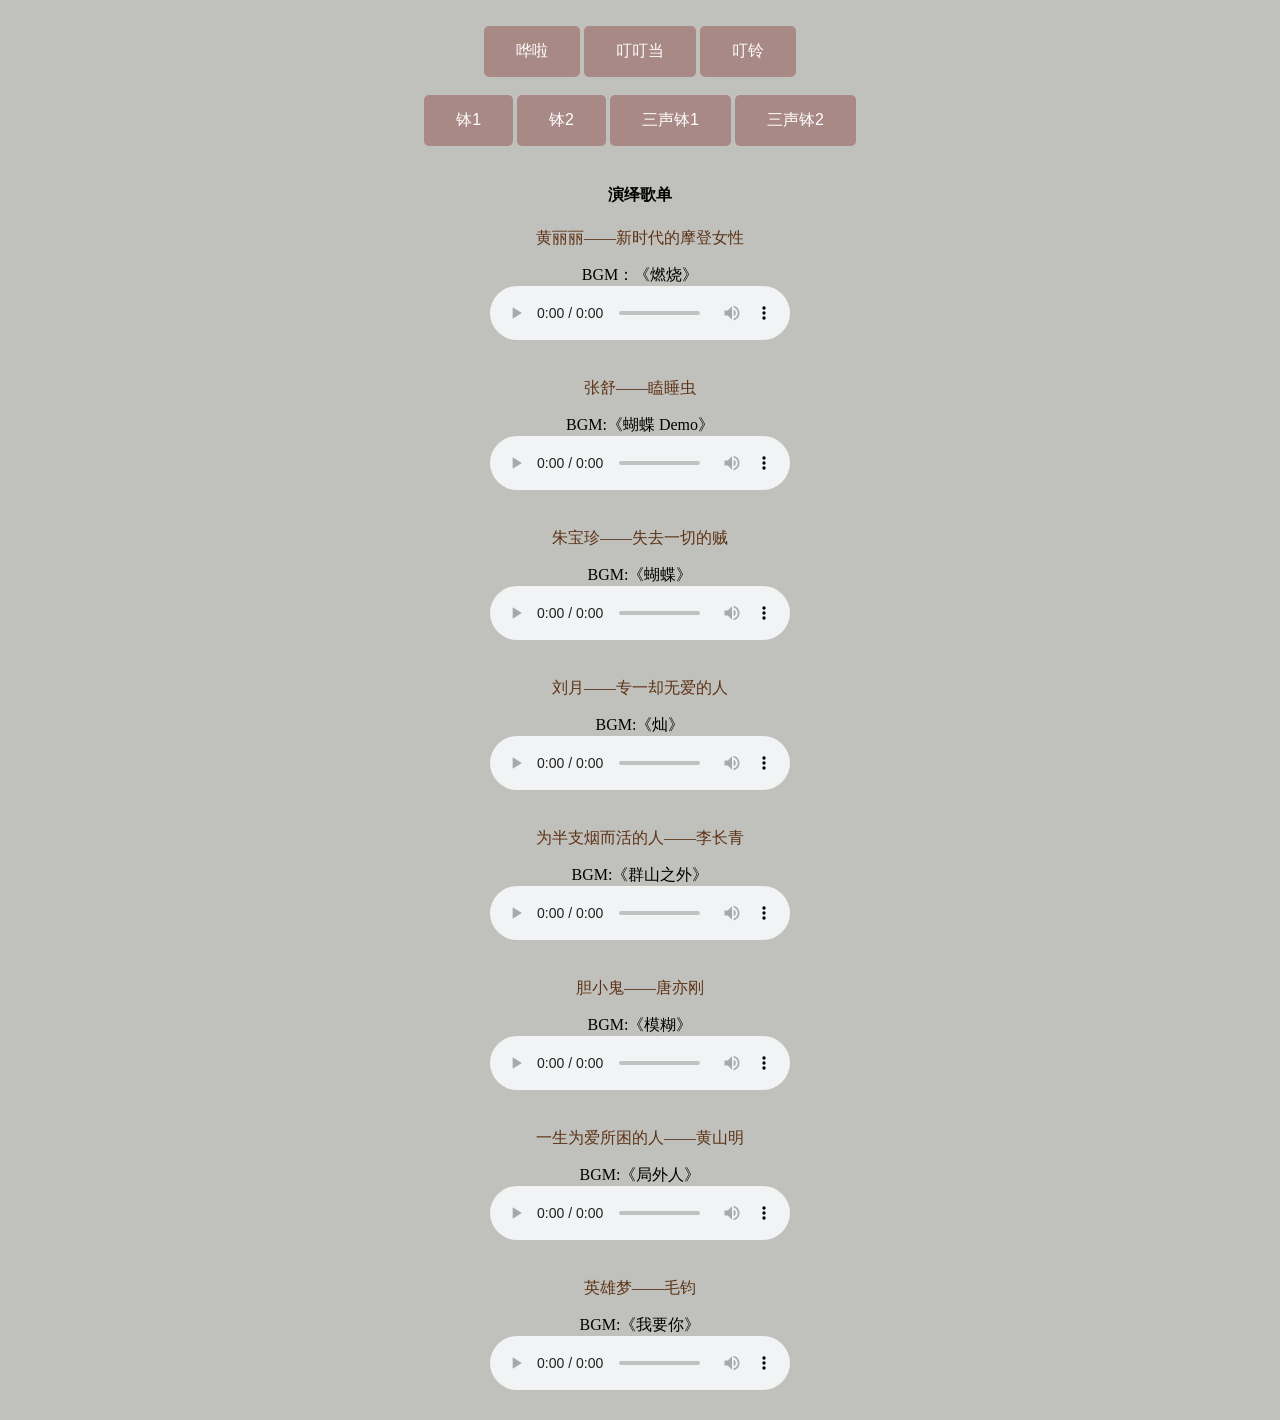
==== html/dm.html @ 753d8d38 "缩小音乐体积" ====
<!DOCTYPE html>
<html lang="en">
<head>
    <meta charset="UTF-8">
    <meta name="viewport" content="width=device-width, initial-scale=1.0">
    <title>野菩萨</title>
    <link rel="stylesheet" href="../css/style.css">
</head>
<body>
<br/>
<div class="btn_box">
    <button id="huala" class="button2">哗啦</button>
    <button id="dingdingdang" class="button2">叮叮当</button>
    <button id="dingling" class="button2">叮铃</button>
</div>
<br/>
<div class="btn_box">
    <button id="bo1" class="button2">钵1</button>
    <button id="bo2" class="button2">钵2</button>
    <button id="bo3" class="button2">三声钵1</button>
    <button id="bo4" class="button2">三声钵2</button>
</div>
<br/>
<div class="div_box">
    <audio id="audio_huala" src="../audio/哗啦.mp3">
        您的浏览器不支持 audio 元素。
    </audio>
    <audio id="audio_dingdingdang" src="../audio/叮叮当1.mp3">
        您的浏览器不支持 audio 元素。
    </audio>
    <audio id="audio_dingling" src="../audio/叮铃.mp3">
        您的浏览器不支持 audio 元素。
    </audio>
    <audio id="audio_bo1" src="../audio/钵1.mp3">
        您的浏览器不支持 audio 元素。
    </audio>
    <audio id="audio_bo2" src="../audio/钵2.mp3">
        您的浏览器不支持 audio 元素。
    </audio>
    <audio id="audio_bo3" src="../audio/三声钵1.mp3">
        您的浏览器不支持 audio 元素。
    </audio>
    <audio id="audio_bo4" src="../audio/三声钵2.mp3">
        您的浏览器不支持 audio 元素。
    </audio>
</div>

<div class="div_box">
    <h4>演绎歌单</h4>

    <p class="bgm_biaoti">黄丽丽——新时代的摩登女性</p>
    BGM：《燃烧》
    <br/>
    <audio controls src="../audio/yanyi/陈文非%20-%20燃烧.mp3">
        您的浏览器不支持 audio 元素。
    </audio>
    <br/>
    <br/>

    <p class="bgm_biaoti">张舒——瞌睡虫</p>
    BGM:《蝴蝶 Demo》
    <br/>
    <audio controls src="../audio/yanyi/魏诗莹（Wishbao）%20-%20蝴蝶%20(Demo).mp3">
        您的浏览器不支持 audio 元素。
    </audio>
    <br/>
    <br/>

    <p class="bgm_biaoti">朱宝珍——失去一切的贼</p>
    BGM:《蝴蝶》
    <br/>
    <audio controls src="../audio/yanyi/魏诗莹（Wishbao）%20-%20蝴蝶.mp3">
        您的浏览器不支持 audio 元素。
    </audio>
    <br/>
    <br/>

    <p class="bgm_biaoti">刘月——专一却无爱的人</p>
    BGM:《灿》
    <br/>
    <audio controls src="../audio/yanyi/旧北乐队%20-%20灿.mp3">
        您的浏览器不支持 audio 元素。
    </audio>
    <br/>
    <br/>

    <p class="bgm_biaoti">为半支烟而活的人——李长青</p>
    BGM:《群山之外》
    <br/>
    <audio controls src="../audio/yanyi/贰佰%20-%20群山之外.mp3">
        您的浏览器不支持 audio 元素。
    </audio>
    <br/>
    <br/>

    <p class="bgm_biaoti">胆小鬼——唐亦刚</p>
    BGM:《模糊》
    <br/>
    <audio controls src="../audio/yanyi/张鑫%20-%20模糊.mp3">
        您的浏览器不支持 audio 元素。
    </audio>
    <br/>
    <br/>

    <p class="bgm_biaoti">一生为爱所困的人——黄山明</p>
    BGM:《局外人》
    <br/>
    <audio controls src="../audio/yanyi/宁梦恬%20-%20局外人.mp3">
        您的浏览器不支持 audio 元素。
    </audio>
    <br/>
    <br/>

    <p class="bgm_biaoti">英雄梦——毛钧</p>
    BGM:《我要你》
    <br/>
    <audio controls src="../audio/yanyi/李友廷%20-%20我要你.mp3">
        您的浏览器不支持 audio 元素。
    </audio>
    <br/>
    <br/>

</div>
</body>
</html>
<script>
    window.onload=function() {
    var audios = document.getElementsByTagName("audio");
    // 暂停函数
    function pauseAll() {
        var self = this;
        [].forEach.call(audios, function (i) {
            // 将audios中其他的audio全部暂停
            i !== self && i.pause();
        })
    }
    // 给play事件绑定暂停函数
    [].forEach.call(audios, function (i) {
        i.addEventListener("play", pauseAll.bind(i));
    })
    // 音效按钮
        document.getElementById('huala').onclick = function(){
            var audio1 = document.getElementById('audio_huala');
            audio1.currentTime = 0;
            audio1.play();
        };
        document.getElementById('dingdingdang').onclick = function(){
            var audio1 = document.getElementById('audio_dingdingdang');
            audio1.currentTime = 0;
            audio1.play();
        };
        document.getElementById('dingling').onclick = function(){
            var audio1 = document.getElementById('audio_dingling');
            audio1.currentTime = 0;
            audio1.play();
        };
        document.getElementById('bo1').onclick = function(){
            var audio1 = document.getElementById('audio_bo1');
            audio1.currentTime = 0;
            audio1.play();
        };
            document.getElementById('bo2').onclick = function(){
            var audio1 = document.getElementById('audio_bo2');
            audio1.currentTime = 0;
            audio1.play();
        };
        document.getElementById('bo3').onclick = function(){
            var audio1 = document.getElementById('audio_bo3');
            audio1.currentTime = 0;
            audio1.play();
        };
            document.getElementById('bo4').onclick = function(){
            var audio1 = document.getElementById('audio_bo4');
            audio1.currentTime = 0;
            audio1.play();
        };
    }
</script>
---- css/style.css ----
body{
            background-color: #c0c1bc;
        }
        #nav{
            height : 30px;
            width : 100%;
            text-align: right;
        }
        #nav a{
            margin-right : 10px
        }
        h3{
            text-align: center;
            font
        }
        .div_box{
            width : 100%;
            text-align: center;
        }
        .txt{
            min-height : 100px;
            width : 60%;
            border-radius: 4px;
            display: inline-block;
        }
        .img_box{
            height : 0px;
            width : 60%;
            border-radius: 4px;
            display: inline-block;
        }
        .paipu_page{
            width:100%;
        }
        .btn_box{
            width : 100%;
            text-align: center;
        }
        .button2{
            background-color: #a88985; /* Green */
            border: none;
            border-radius: 5px;
            color: white;
            padding: 15px 32px;
            text-align: center;
            text-decoration: none;
            display: inline-block;
            font-size: 16px;
        }
        .button2:hover{
        box-shadow: 0 12px 16px 0 rgba(0,0,0,0.24), 0 17px 50px 0 rgba(0,0,0,0.19);
        }
        .bgm_biaoti{
            color: #5C3317;
        }
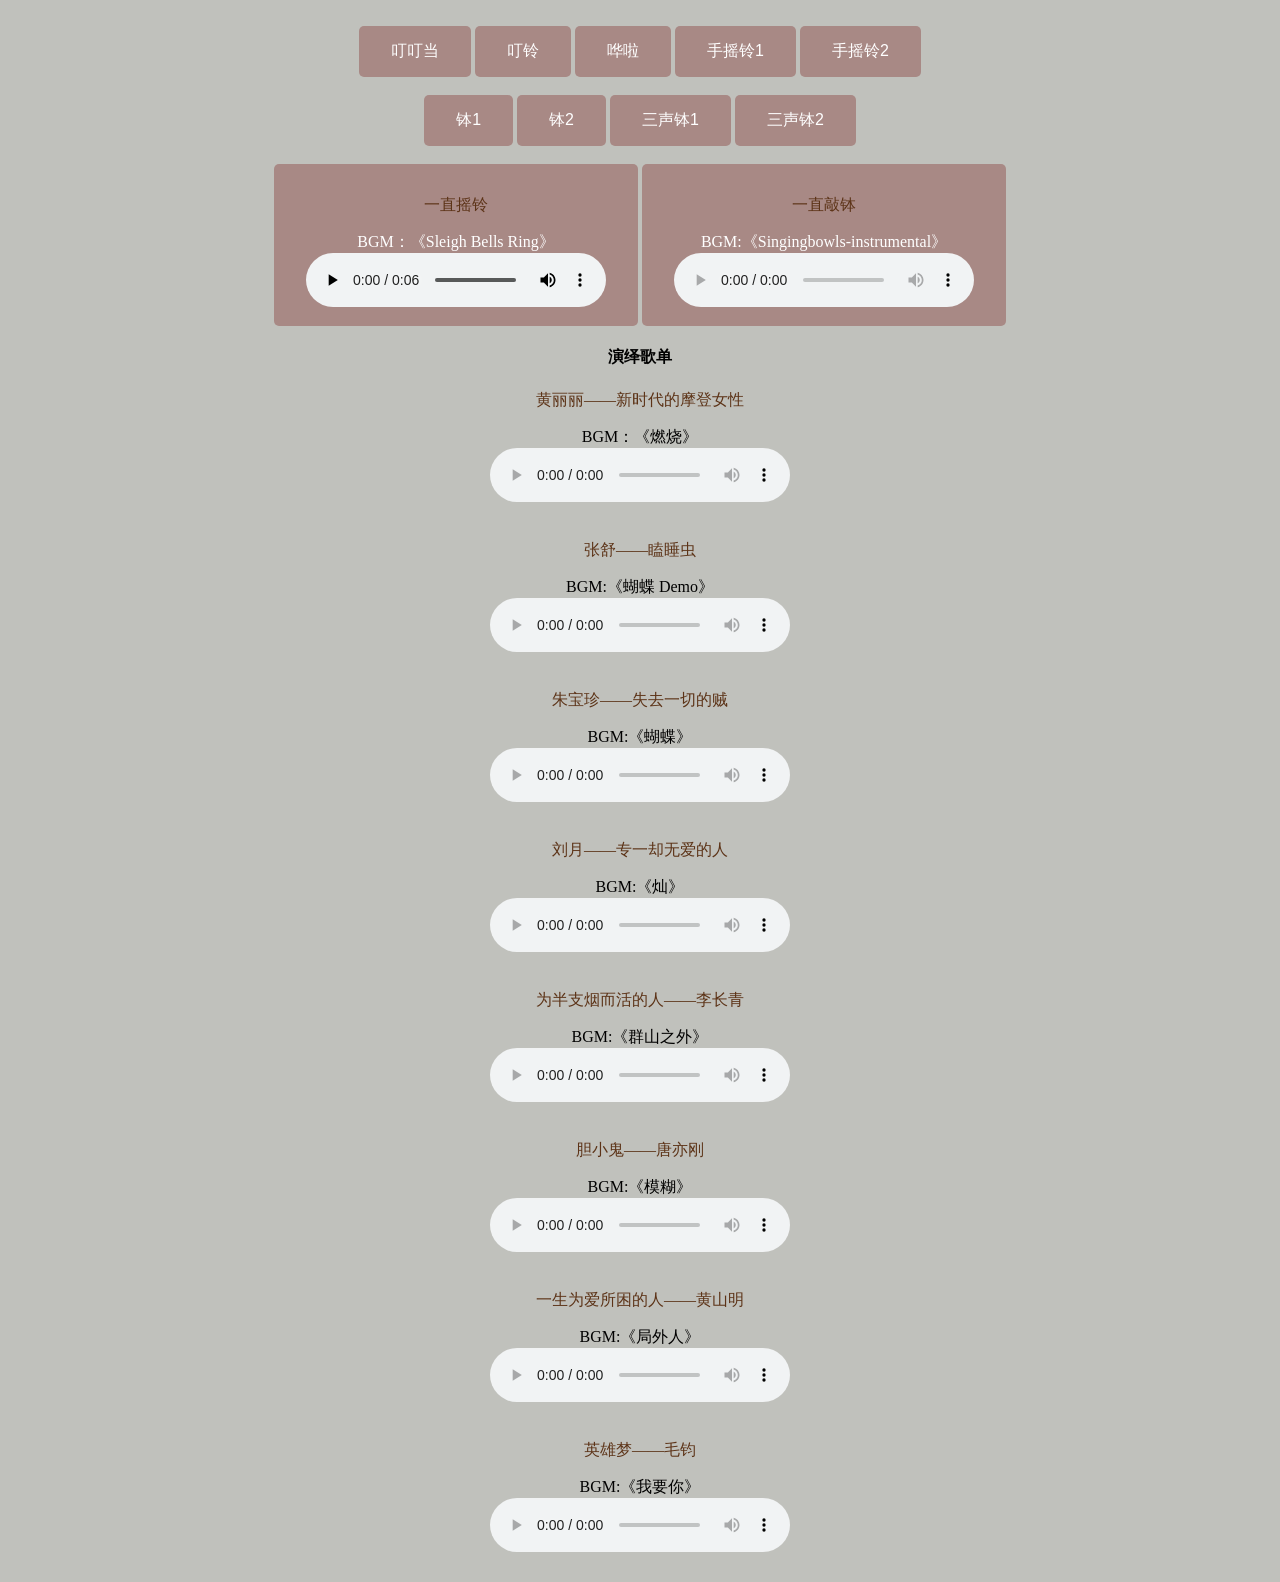
==== commit e5e39cc6: "真正的铃和钵" ====
--- a/html/dm.html
+++ b/html/dm.html
@@ -9,9 +9,11 @@
 <body>
 <br/>
 <div class="btn_box">
-    <button id="huala" class="button2">哗啦</button>
     <button id="dingdingdang" class="button2">叮叮当</button>
     <button id="dingling" class="button2">叮铃</button>
+    <button id="huala" class="button2">哗啦</button>
+    <button id="shouyaoling1" class="button2">手摇铃1</button>
+    <button id="shouyaoling2" class="button2">手摇铃2</button>
 </div>
 <br/>
 <div class="btn_box">
@@ -22,15 +24,23 @@
 </div>
 <br/>
 <div class="div_box">
+    <audio id="audio_dingdingdang" src="../audio/叮叮当1.mp3">
+        您的浏览器不支持 audio 元素。
+    </audio>
+    <audio id="audio_dingling" src="../audio/叮铃.mp3">
+        您的浏览器不支持 audio 元素。
+    </audio>
     <audio id="audio_huala" src="../audio/哗啦.mp3">
         您的浏览器不支持 audio 元素。
     </audio>
-    <audio id="audio_dingdingdang" src="../audio/叮叮当1.mp3">
-        您的浏览器不支持 audio 元素。
-    </audio>
-    <audio id="audio_dingling" src="../audio/叮铃.mp3">
-        您的浏览器不支持 audio 元素。
-    </audio>
+    <audio id="audio_shouyaoling1" src="../audio/手摇铃1.mp3">
+        您的浏览器不支持 audio 元素。
+    </audio>
+    <audio id="audio_shouyaoling2" src="../audio/手摇铃2.mp3">
+        您的浏览器不支持 audio 元素。
+    </audio>
+
+
     <audio id="audio_bo1" src="../audio/钵1.mp3">
         您的浏览器不支持 audio 元素。
     </audio>
@@ -44,14 +54,31 @@
         您的浏览器不支持 audio 元素。
     </audio>
 </div>
-
+<div class="btn_box">
+    <div class="button2">
+    <p class="bgm_biaoti">一直摇铃</p>
+    BGM：《Sleigh Bells Ring》
+    <br/>
+    <audio controls loop src="../audio/Audiomachine%20-%20Sleigh%20Bells%20Ring无空白.mp3">
+        您的浏览器不支持 audio 元素。
+    </audio>
+    </div>
+    <div class="button2">
+    <p class="bgm_biaoti">一直敲钵</p>
+    BGM:《Singingbowls-instrumental》
+    <br/>
+    <audio controls loop src="../audio/Jane%20Winther%20-%20Singingbowls%20-%20Instrumental.mp3">
+        您的浏览器不支持 audio 元素。
+    </audio>
+    </div>
+</div>
 <div class="div_box">
     <h4>演绎歌单</h4>
 
     <p class="bgm_biaoti">黄丽丽——新时代的摩登女性</p>
     BGM：《燃烧》
     <br/>
-    <audio controls src="../audio/yanyi/陈文非%20-%20燃烧.mp3">
+    <audio controls loop src="../audio/yanyi/陈文非%20-%20燃烧.mp3">
         您的浏览器不支持 audio 元素。
     </audio>
     <br/>
@@ -60,7 +87,7 @@
     <p class="bgm_biaoti">张舒——瞌睡虫</p>
     BGM:《蝴蝶 Demo》
     <br/>
-    <audio controls src="../audio/yanyi/魏诗莹（Wishbao）%20-%20蝴蝶%20(Demo).mp3">
+    <audio controls loop src="../audio/yanyi/魏诗莹（Wishbao）%20-%20蝴蝶%20(Demo).mp3">
         您的浏览器不支持 audio 元素。
     </audio>
     <br/>
@@ -69,7 +96,7 @@
     <p class="bgm_biaoti">朱宝珍——失去一切的贼</p>
     BGM:《蝴蝶》
     <br/>
-    <audio controls src="../audio/yanyi/魏诗莹（Wishbao）%20-%20蝴蝶.mp3">
+    <audio controls loop src="../audio/yanyi/魏诗莹（Wishbao）%20-%20蝴蝶.mp3">
         您的浏览器不支持 audio 元素。
     </audio>
     <br/>
@@ -78,7 +105,7 @@
     <p class="bgm_biaoti">刘月——专一却无爱的人</p>
     BGM:《灿》
     <br/>
-    <audio controls src="../audio/yanyi/旧北乐队%20-%20灿.mp3">
+    <audio controls loop src="../audio/yanyi/旧北乐队%20-%20灿.mp3">
         您的浏览器不支持 audio 元素。
     </audio>
     <br/>
@@ -87,7 +114,7 @@
     <p class="bgm_biaoti">为半支烟而活的人——李长青</p>
     BGM:《群山之外》
     <br/>
-    <audio controls src="../audio/yanyi/贰佰%20-%20群山之外.mp3">
+    <audio controls loop src="../audio/yanyi/贰佰%20-%20群山之外.mp3">
         您的浏览器不支持 audio 元素。
     </audio>
     <br/>
@@ -96,7 +123,7 @@
     <p class="bgm_biaoti">胆小鬼——唐亦刚</p>
     BGM:《模糊》
     <br/>
-    <audio controls src="../audio/yanyi/张鑫%20-%20模糊.mp3">
+    <audio controls loop src="../audio/yanyi/张鑫%20-%20模糊.mp3">
         您的浏览器不支持 audio 元素。
     </audio>
     <br/>
@@ -105,7 +132,7 @@
     <p class="bgm_biaoti">一生为爱所困的人——黄山明</p>
     BGM:《局外人》
     <br/>
-    <audio controls src="../audio/yanyi/宁梦恬%20-%20局外人.mp3">
+    <audio controls loop src="../audio/yanyi/宁梦恬%20-%20局外人.mp3">
         您的浏览器不支持 audio 元素。
     </audio>
     <br/>
@@ -114,7 +141,7 @@
     <p class="bgm_biaoti">英雄梦——毛钧</p>
     BGM:《我要你》
     <br/>
-    <audio controls src="../audio/yanyi/李友廷%20-%20我要你.mp3">
+    <audio controls loop src="../audio/yanyi/李友廷%20-%20我要你.mp3">
         您的浏览器不支持 audio 元素。
     </audio>
     <br/>
@@ -144,6 +171,16 @@
             audio1.currentTime = 0;
             audio1.play();
         };
+        document.getElementById('shouyaoling1').onclick = function(){
+            var audio1 = document.getElementById('audio_shouyaoling1');
+            audio1.currentTime = 0;
+            audio1.play();
+        };
+        document.getElementById('shouyaoling2').onclick = function(){
+            var audio1 = document.getElementById('audio_shouyaoling2');
+            audio1.currentTime = 0;
+            audio1.play();
+        };
         document.getElementById('dingdingdang').onclick = function(){
             var audio1 = document.getElementById('audio_dingdingdang');
             audio1.currentTime = 0;
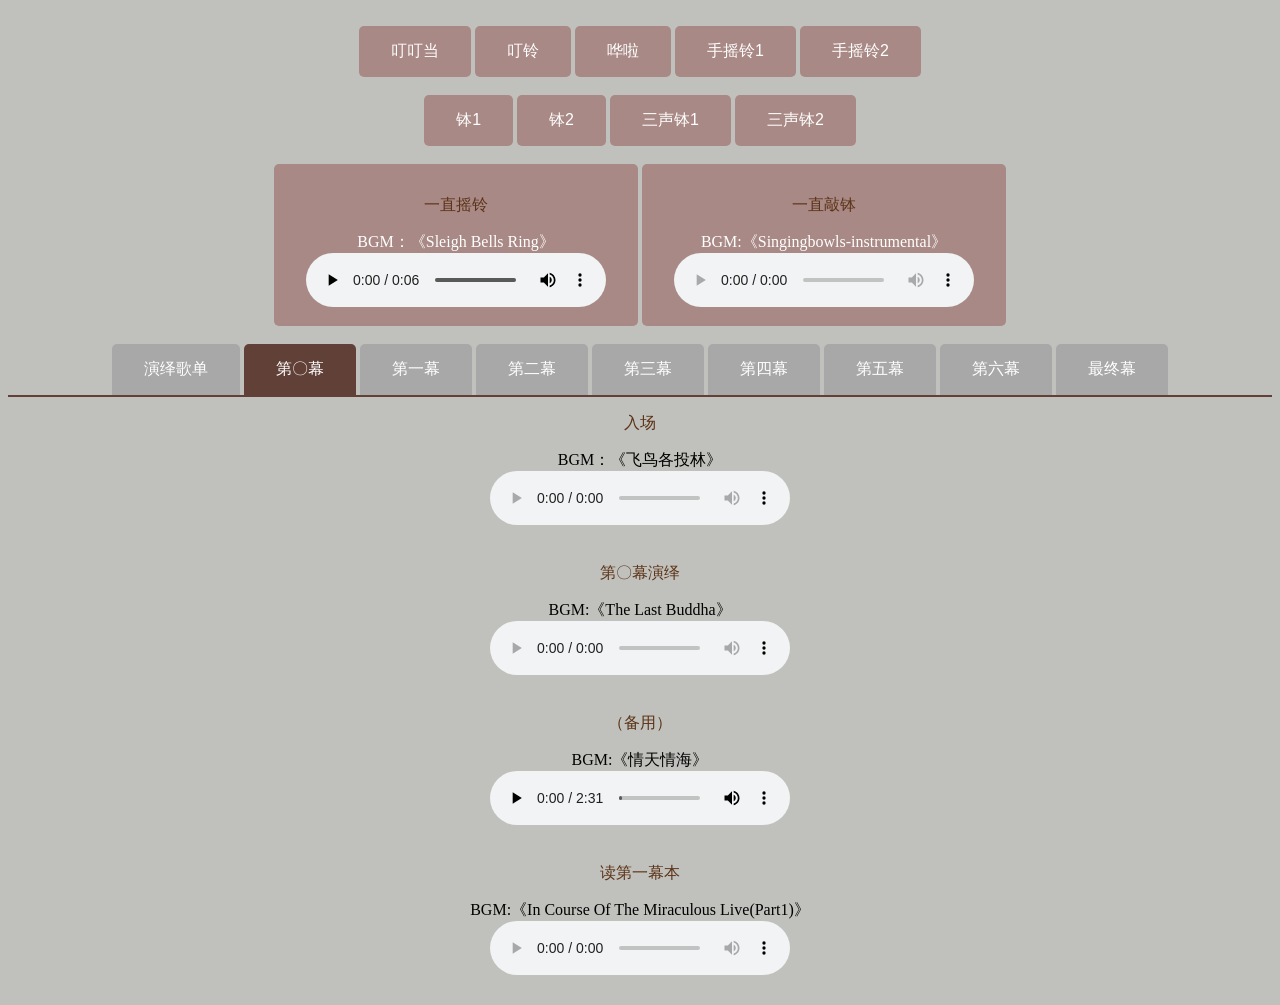
==== commit 415efb48: "流程歌单" ====
--- a/html/dm.html
+++ b/html/dm.html
@@ -72,144 +72,326 @@
     </audio>
     </div>
 </div>
-<div class="div_box">
-    <h4>演绎歌单</h4>
-
-    <p class="bgm_biaoti">黄丽丽——新时代的摩登女性</p>
-    BGM：《燃烧》
-    <br/>
-    <audio controls loop src="../audio/yanyi/陈文非%20-%20燃烧.mp3">
-        您的浏览器不支持 audio 元素。
-    </audio>
-    <br/>
-    <br/>
-
-    <p class="bgm_biaoti">张舒——瞌睡虫</p>
-    BGM:《蝴蝶 Demo》
-    <br/>
-    <audio controls loop src="../audio/yanyi/魏诗莹（Wishbao）%20-%20蝴蝶%20(Demo).mp3">
-        您的浏览器不支持 audio 元素。
-    </audio>
-    <br/>
-    <br/>
-
-    <p class="bgm_biaoti">朱宝珍——失去一切的贼</p>
-    BGM:《蝴蝶》
-    <br/>
-    <audio controls loop src="../audio/yanyi/魏诗莹（Wishbao）%20-%20蝴蝶.mp3">
-        您的浏览器不支持 audio 元素。
-    </audio>
-    <br/>
-    <br/>
-
-    <p class="bgm_biaoti">刘月——专一却无爱的人</p>
-    BGM:《灿》
-    <br/>
-    <audio controls loop src="../audio/yanyi/旧北乐队%20-%20灿.mp3">
-        您的浏览器不支持 audio 元素。
-    </audio>
-    <br/>
-    <br/>
-
-    <p class="bgm_biaoti">为半支烟而活的人——李长青</p>
-    BGM:《群山之外》
-    <br/>
-    <audio controls loop src="../audio/yanyi/贰佰%20-%20群山之外.mp3">
-        您的浏览器不支持 audio 元素。
-    </audio>
-    <br/>
-    <br/>
-
-    <p class="bgm_biaoti">胆小鬼——唐亦刚</p>
-    BGM:《模糊》
-    <br/>
-    <audio controls loop src="../audio/yanyi/张鑫%20-%20模糊.mp3">
-        您的浏览器不支持 audio 元素。
-    </audio>
-    <br/>
-    <br/>
-
-    <p class="bgm_biaoti">一生为爱所困的人——黄山明</p>
-    BGM:《局外人》
-    <br/>
-    <audio controls loop src="../audio/yanyi/宁梦恬%20-%20局外人.mp3">
-        您的浏览器不支持 audio 元素。
-    </audio>
-    <br/>
-    <br/>
-
-    <p class="bgm_biaoti">英雄梦——毛钧</p>
-    BGM:《我要你》
-    <br/>
-    <audio controls loop src="../audio/yanyi/李友廷%20-%20我要你.mp3">
-        您的浏览器不支持 audio 元素。
-    </audio>
-    <br/>
-    <br/>
-
+<br/>
+<div id="label_box" class="btn_box">
+    <div onclick="openTab(event, 'page_1')" class="page_labels page_labels_gray">演绎歌单</div>
+    <div onclick="openTab(event, 'page_2')" class="page_labels page_labels_active">第〇幕</div>
+    <div onclick="openTab(event, 'page_3')" class="page_labels page_labels_gray">第一幕</div>
+    <div onclick="openTab(event, 'page_4')" class="page_labels page_labels_gray">第二幕</div>
+    <div onclick="openTab(event, 'page_5')" class="page_labels page_labels_gray">第三幕</div>
+    <div onclick="openTab(event, 'page_6')" class="page_labels page_labels_gray">第四幕</div>
+    <div onclick="openTab(event, 'page_7')" class="page_labels page_labels_gray">第五幕</div>
+    <div onclick="openTab(event, 'page_8')" class="page_labels page_labels_gray">第六幕</div>
+    <div onclick="openTab(event, 'page_9')" class="page_labels page_labels_gray">最终幕</div>
+</div>
+<div id="page_box">
+    <div id="page_1" style="display:none;" class="div_box pages page_gray">
+        <p class="bgm_biaoti">黄丽丽——新时代的摩登女性</p>
+        BGM：《燃烧》
+        <br/>
+        <audio controls loop src="../audio/yanyi/陈文非%20-%20燃烧.mp3">
+            您的浏览器不支持 audio 元素。
+        </audio>
+        <br/>
+        <br/>
+
+        <p class="bgm_biaoti">张舒——瞌睡虫</p>
+        BGM:《蝴蝶 Demo》
+        <br/>
+        <audio controls loop src="../audio/yanyi/魏诗莹（Wishbao）%20-%20蝴蝶%20(Demo).mp3">
+            您的浏览器不支持 audio 元素。
+        </audio>
+        <br/>
+        <br/>
+
+        <p class="bgm_biaoti">朱宝珍——失去一切的贼</p>
+        BGM:《蝴蝶》
+        <br/>
+        <audio controls loop src="../audio/yanyi/魏诗莹（Wishbao）%20-%20蝴蝶.mp3">
+            您的浏览器不支持 audio 元素。
+        </audio>
+        <br/>
+        <br/>
+
+        <p class="bgm_biaoti">刘月——专一却无爱的人</p>
+        BGM:《灿》
+        <br/>
+        <audio controls loop src="../audio/yanyi/旧北乐队%20-%20灿.mp3">
+            您的浏览器不支持 audio 元素。
+        </audio>
+        <br/>
+        <br/>
+
+        <p class="bgm_biaoti">为半支烟而活的人——李长青</p>
+        BGM:《群山之外》
+        <br/>
+        <audio controls loop src="../audio/yanyi/贰佰%20-%20群山之外.mp3">
+            您的浏览器不支持 audio 元素。
+        </audio>
+        <br/>
+        <br/>
+
+        <p class="bgm_biaoti">胆小鬼——唐亦刚</p>
+        BGM:《模糊》
+        <br/>
+        <audio controls loop src="../audio/yanyi/张鑫%20-%20模糊.mp3">
+            您的浏览器不支持 audio 元素。
+        </audio>
+        <br/>
+        <br/>
+
+        <p class="bgm_biaoti">一生为爱所困的人——黄山明</p>
+        BGM:《局外人》
+        <br/>
+        <audio controls loop src="../audio/yanyi/宁梦恬%20-%20局外人.mp3">
+            您的浏览器不支持 audio 元素。
+        </audio>
+        <br/>
+        <br/>
+
+        <p class="bgm_biaoti">英雄梦——毛钧</p>
+        BGM:《我要你》
+        <br/>
+        <audio controls loop src="../audio/yanyi/李友廷%20-%20我要你.mp3">
+            您的浏览器不支持 audio 元素。
+        </audio>
+        <br/>
+        <br/>
+    </div>
+
+    <div id="page_2" class="div_box pages page_active">
+        <p class="bgm_biaoti">入场</p>
+        BGM：《⻜⻦各投林》
+        <br/>
+        <audio controls loop src="../audio/liucheng/林雨申%20-%20飞鸟各投林.mp3">
+            您的浏览器不支持 audio 元素。
+        </audio>
+        <br/>
+        <br/>
+
+        <p class="bgm_biaoti">第〇幕演绎</p>
+        BGM:《The Last Buddha》
+        <br/>
+        <audio controls loop src="../audio/liucheng/Anti-General%20-%20The%20Last%20Buddha.mp3">
+            您的浏览器不支持 audio 元素。
+        </audio>
+        <br/>
+        <br/>
+
+        <p class="bgm_biaoti">（备用）</p>
+        BGM:《情天情海》
+        <br/>
+        <audio controls loop src="../audio/liucheng/杜薇%20-%20情天情海.mp3">
+            您的浏览器不支持 audio 元素。
+        </audio>
+        <br/>
+        <br/>
+
+        <p class="bgm_biaoti">读第一幕本</p>
+        BGM:《In Course Of The Miraculous Live(Part1)》
+        <br/>
+        <audio controls loop src="../audio/liucheng/惘闻%20-%20In%20Course%20Of%20The%20Miraculous%20Live%20(Part1).mp3">
+            您的浏览器不支持 audio 元素。
+        </audio>
+        <br/>
+        <br/>
+    </div>
+    <div id="page_3" style="display:none;" class="div_box pages page_gray">
+        <p class="bgm_biaoti">第一幕读本、公聊</p>
+        BGM：《In Course Of The Miraculous Live(Part1)》
+        <br/>
+        <audio controls loop src="../audio/liucheng/惘闻%20-%20In%20Course%20Of%20The%20Miraculous%20Live%20(Part1).mp3">
+            您的浏览器不支持 audio 元素。
+        </audio>
+        <br/>
+        <br/>
+
+        <p class="bgm_biaoti">附身演绎</p>
+        BGM:《情天情海》
+        <br/>
+        <audio controls loop src="../audio/liucheng/杜薇%20-%20情天情海.mp3">
+            您的浏览器不支持 audio 元素。
+        </audio>
+        <br/>
+        <br/>
+
+        <p class="bgm_biaoti">读第二幕本</p>
+        BGM:《Burning Fireplace with Crackling Fire Sounds Pt.16》
+        <br/>
+        <audio controls loop src="../audio/liucheng/Sleepy%20Times%20-%20Burning%20Fireplace%20with%20Crackling%20Fire%20Sounds,%20Pt_%2016.mp3">
+            您的浏览器不支持 audio 元素。
+        </audio>
+        <br/>
+        <br/>
+    </div>
+
+    <div id="page_4" style="display:none;" class="div_box pages page_gray">
+        <p class="bgm_biaoti">第二幕读本、公聊</p>
+        BGM:《Burning Fireplace with Crackling Fire Sounds Pt.16》
+        <br/>
+        <audio controls loop src="../audio/liucheng/Sleepy%20Times%20-%20Burning%20Fireplace%20with%20Crackling%20Fire%20Sounds,%20Pt_%2016.mp3">
+            您的浏览器不支持 audio 元素。
+        </audio>
+        <br/>
+        <br/>
+
+        <p class="bgm_biaoti">附身演绎</p>
+        BGM:《情天情海》
+        <br/>
+        <audio controls loop src="../audio/liucheng/杜薇%20-%20情天情海.mp3">
+            您的浏览器不支持 audio 元素。
+        </audio>
+        <br/>
+        <br/>
+
+        <p class="bgm_biaoti">读第三幕本</p>
+        BGM:《Agust》
+        <br/>
+        <audio controls loop src="../audio/liucheng/Ólafur%20Arnalds%20-%20Ágúst.mp3">
+            您的浏览器不支持 audio 元素。
+        </audio>
+        <br/>
+        <br/>
+    </div>
+
+    <div id="page_5" style="display:none;" class="div_box pages page_gray">
+        <p class="bgm_biaoti">第三幕读本、公聊</p>
+        BGM:《Agust》
+        <br/>
+        <audio controls loop src="../audio/liucheng/Ólafur%20Arnalds%20-%20Ágúst.mp3">
+            您的浏览器不支持 audio 元素。
+        </audio>
+        <br/>
+        <br/>
+
+        <p class="bgm_biaoti">附身演绎</p>
+        BGM:《情天情海》
+        <br/>
+        <audio controls loop src="../audio/liucheng/杜薇%20-%20情天情海.mp3">
+            您的浏览器不支持 audio 元素。
+        </audio>
+        <br/>
+        <br/>
+
+        <p class="bgm_biaoti">读第四幕本</p>
+        BGM:《Love and Glory》
+        <br/>
+        <audio controls loop src="../audio/liucheng/Ólafur%20Arnalds%20_%20Nils%20Frahm%20-%20Love%20and%20Glory.mp3">
+            您的浏览器不支持 audio 元素。
+        </audio>
+        <br/>
+        <br/>
+    </div>
+
+    <div id="page_6" style="display:none;" class="div_box pages page_gray">
+        <p class="bgm_biaoti">第四幕读本、公聊</p>
+        BGM:《Love and Glory》
+        <br/>
+        <audio controls loop src="../audio/liucheng/Ólafur%20Arnalds%20_%20Nils%20Frahm%20-%20Love%20and%20Glory.mp3">
+            您的浏览器不支持 audio 元素。
+        </audio>
+        <br/>
+        <br/>
+
+        <p class="bgm_biaoti">附身演绎</p>
+        BGM:《情天情海》
+        <br/>
+        <audio controls loop src="../audio/liucheng/杜薇%20-%20情天情海.mp3">
+            您的浏览器不支持 audio 元素。
+        </audio>
+        <br/>
+        <br/>
+
+        <p class="bgm_biaoti">读第五幕本</p>
+        BGM:《This Place Is a Shelter》
+        <br/>
+        <audio controls loop src="../audio/liucheng/Ólafur%20Arnalds%20-%20This%20Place%20Is%20a%20Shelter.mp3">
+            您的浏览器不支持 audio 元素。
+        </audio>
+        <br/>
+        <br/>
+    </div>
+
+    <div id="page_7" style="display:none;" class="div_box pages page_gray">
+        <p class="bgm_biaoti">第五幕读本、公聊</p>
+        BGM:《This Place Is a Shelter》
+        <br/>
+        <audio controls loop src="../audio/liucheng/Ólafur%20Arnalds%20-%20This%20Place%20Is%20a%20Shelter.mp3">
+            您的浏览器不支持 audio 元素。
+        </audio>
+        <br/>
+        <br/>
+
+
+        <p class="bgm_biaoti">附身演绎</p>
+        BGM:《情天情海》
+        <br/>
+        <audio controls loop src="../audio/liucheng/杜薇%20-%20情天情海.mp3">
+            您的浏览器不支持 audio 元素。
+        </audio>
+        <br/>
+        <br/>
+
+        <p class="bgm_biaoti">读第六幕本</p>
+        BGM:《但求疼》
+        <br/>
+        <audio controls loop src="../audio/liucheng/谭维维%20-%20但求疼.mp3">
+            您的浏览器不支持 audio 元素。
+        </audio>
+        <br/>
+        <br/>
+    </div>
+
+    <div id="page_8" style="display:none;" class="div_box pages page_gray">
+        <p class="bgm_biaoti">第六幕读本、公聊</p>
+        BGM:《但求疼》
+        <br/>
+        <audio controls loop src="../audio/liucheng/谭维维%20-%20但求疼.mp3">
+            您的浏览器不支持 audio 元素。
+        </audio>
+        <br/>
+        <br/>
+    </div>
+
+    <div id="page_9" style="display:none;" class="div_box pages page_gray">
+        <p class="bgm_biaoti">走不走+谁是野菩萨</p>
+        BGM:《情天情海》
+        <br/>
+        <audio controls loop src="../audio/liucheng/杜薇%20-%20情天情海.mp3">
+            您的浏览器不支持 audio 元素。
+        </audio>
+        <br/>
+        <br/>
+
+        <p class="bgm_biaoti">黄山明你回答我</p>
+        BGM:《千万亿个梦》
+        <br/>
+        <audio controls loop src="../audio/liucheng/贰佰%20-%20千万亿个梦.mp3">
+            您的浏览器不支持 audio 元素。
+        </audio>
+        <br/>
+        <br/>
+
+        <p class="bgm_biaoti">我把自己度了</p>
+        BGM:《但求疼》
+        <br/>
+        <audio controls loop src="../audio/liucheng/谭维维%20-%20但求疼.mp3">
+            您的浏览器不支持 audio 元素。
+        </audio>
+        <br/>
+        <br/>
+
+        <p class="bgm_biaoti">say goodbye</p>
+        BGM:《鸡鸣寺》
+        <br/>
+        <audio controls loop src="../audio/liucheng/浅水ShallowEnd%20-%20鸡鸣寺%20(Jiming%20Temple).mp3">
+            您的浏览器不支持 audio 元素。
+        </audio>
+        <br/>
+        <br/>
+    </div>
 </div>
 </body>
 </html>
-<script>
-    window.onload=function() {
-    var audios = document.getElementsByTagName("audio");
-    // 暂停函数
-    function pauseAll() {
-        var self = this;
-        [].forEach.call(audios, function (i) {
-            // 将audios中其他的audio全部暂停
-            i !== self && i.pause();
-        })
-    }
-    // 给play事件绑定暂停函数
-    [].forEach.call(audios, function (i) {
-        i.addEventListener("play", pauseAll.bind(i));
-    })
-    // 音效按钮
-        document.getElementById('huala').onclick = function(){
-            var audio1 = document.getElementById('audio_huala');
-            audio1.currentTime = 0;
-            audio1.play();
-        };
-        document.getElementById('shouyaoling1').onclick = function(){
-            var audio1 = document.getElementById('audio_shouyaoling1');
-            audio1.currentTime = 0;
-            audio1.play();
-        };
-        document.getElementById('shouyaoling2').onclick = function(){
-            var audio1 = document.getElementById('audio_shouyaoling2');
-            audio1.currentTime = 0;
-            audio1.play();
-        };
-        document.getElementById('dingdingdang').onclick = function(){
-            var audio1 = document.getElementById('audio_dingdingdang');
-            audio1.currentTime = 0;
-            audio1.play();
-        };
-        document.getElementById('dingling').onclick = function(){
-            var audio1 = document.getElementById('audio_dingling');
-            audio1.currentTime = 0;
-            audio1.play();
-        };
-        document.getElementById('bo1').onclick = function(){
-            var audio1 = document.getElementById('audio_bo1');
-            audio1.currentTime = 0;
-            audio1.play();
-        };
-            document.getElementById('bo2').onclick = function(){
-            var audio1 = document.getElementById('audio_bo2');
-            audio1.currentTime = 0;
-            audio1.play();
-        };
-        document.getElementById('bo3').onclick = function(){
-            var audio1 = document.getElementById('audio_bo3');
-            audio1.currentTime = 0;
-            audio1.play();
-        };
-            document.getElementById('bo4').onclick = function(){
-            var audio1 = document.getElementById('audio_bo4');
-            audio1.currentTime = 0;
-            audio1.play();
-        };
-    }
-</script>+<script src="../js/tab.js"></script>
+<script src="../js/dm.js"></script>
--- a/css/style.css
+++ b/css/style.css
@@ -37,7 +37,7 @@
             text-align: center;
         }
         .button2{
-            background-color: #a88985; /* Green */
+            background-color: #a88985;
             border: none;
             border-radius: 5px;
             color: white;
@@ -47,8 +47,34 @@
             display: inline-block;
             font-size: 16px;
         }
+        .page_labels{
+            /*background-color: #97694F;*/
+            border: none;
+            border-radius: 5px 5px 0 0;
+            color: white;
+            padding: 15px 32px;
+            text-align: center;
+            text-decoration: none;
+            display: inline-block;
+            font-size: 16px;
+        }
+        .page_labels_active{
+            background-color: rgba(57,11,0,0.7);
+        }
+        .page_labels_gray{
+            background-color: #A8A8A8;
+        }
         .button2:hover{
-        box-shadow: 0 12px 16px 0 rgba(0,0,0,0.24), 0 17px 50px 0 rgba(0,0,0,0.19);
+            box-shadow: 0 12px 16px 0 rgba(0,0,0,0.24), 0 17px 50px 0 rgba(0,0,0,0.19);
+        }
+        .page_labels_active:hover{
+            box-shadow: 0 -12px 16px 0 rgba(129,70,0,0.24), 0 -17px 50px 0 rgba(212,175,55,0.19);
+        }
+        .page_labels_gray:hover{
+            box-shadow: 0 -12px 16px 0 rgba(0,0,0,0.15), 0 -17px 50px 0 rgba(0,0,0,0.10);
+        }
+        #label_box{
+            border-bottom: 2px solid rgba(57,11,0,0.7);
         }
         .bgm_biaoti{
             color: #5C3317;
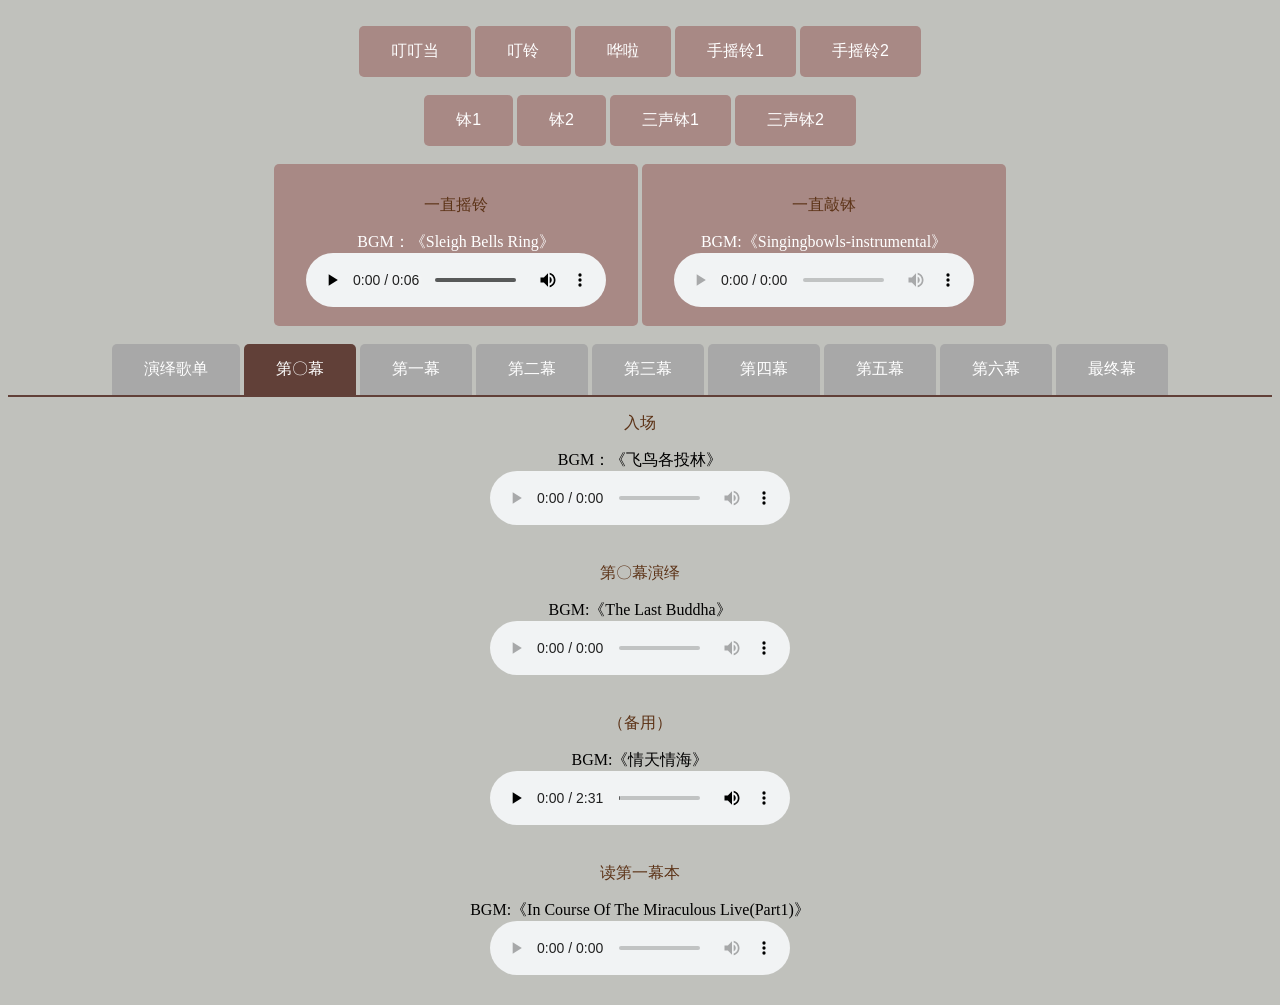
==== commit 5e2c19c8: "鸡鸣寺带铃声" ====
--- a/html/dm.html
+++ b/html/dm.html
@@ -384,7 +384,7 @@
         <p class="bgm_biaoti">say goodbye</p>
         BGM:《鸡鸣寺》
         <br/>
-        <audio controls loop src="../audio/liucheng/浅水ShallowEnd%20-%20鸡鸣寺%20(Jiming%20Temple).mp3">
+        <audio controls loop src="../audio/liucheng/鸡鸣寺（带铃声）.mp3">
             您的浏览器不支持 audio 元素。
         </audio>
         <br/>
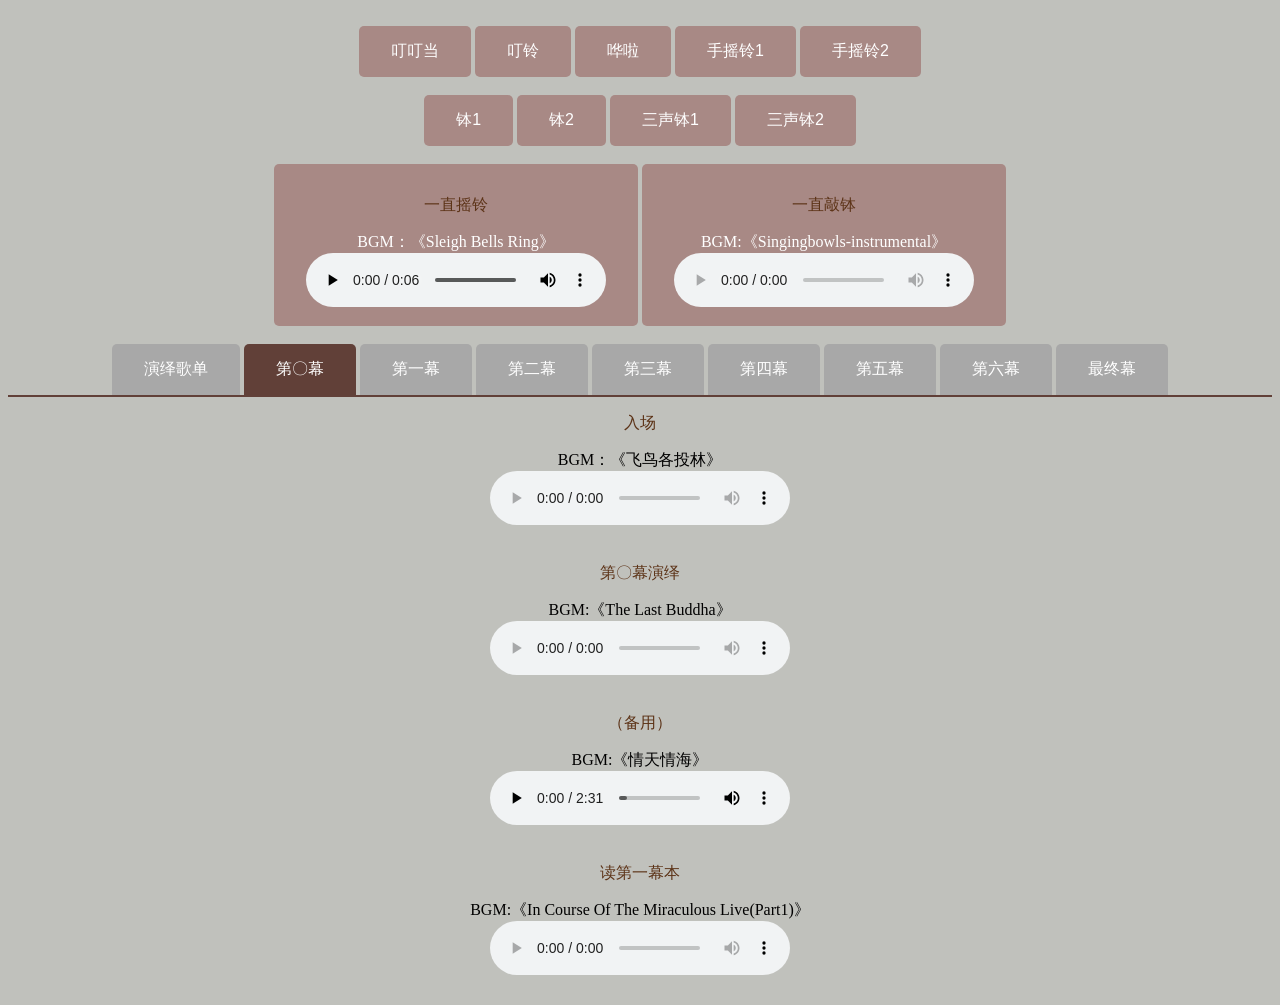
==== commit 8fb52a60: "缩小惘闻" ====
--- a/html/dm.html
+++ b/html/dm.html
@@ -190,7 +190,7 @@
         <p class="bgm_biaoti">读第一幕本</p>
         BGM:《In Course Of The Miraculous Live(Part1)》
         <br/>
-        <audio controls loop src="../audio/liucheng/惘闻%20-%20In%20Course%20Of%20The%20Miraculous%20Live%20(Part1).mp3">
+        <audio controls loop src="../audio/liucheng/In%20Course%20Of%20The%20Miraculous%20Live缩小版.mp3">
             您的浏览器不支持 audio 元素。
         </audio>
         <br/>
@@ -200,7 +200,7 @@
         <p class="bgm_biaoti">第一幕读本、公聊</p>
         BGM：《In Course Of The Miraculous Live(Part1)》
         <br/>
-        <audio controls loop src="../audio/liucheng/惘闻%20-%20In%20Course%20Of%20The%20Miraculous%20Live%20(Part1).mp3">
+        <audio controls loop src="../audio/liucheng/In%20Course%20Of%20The%20Miraculous%20Live缩小版.mp3">
             您的浏览器不支持 audio 元素。
         </audio>
         <br/>
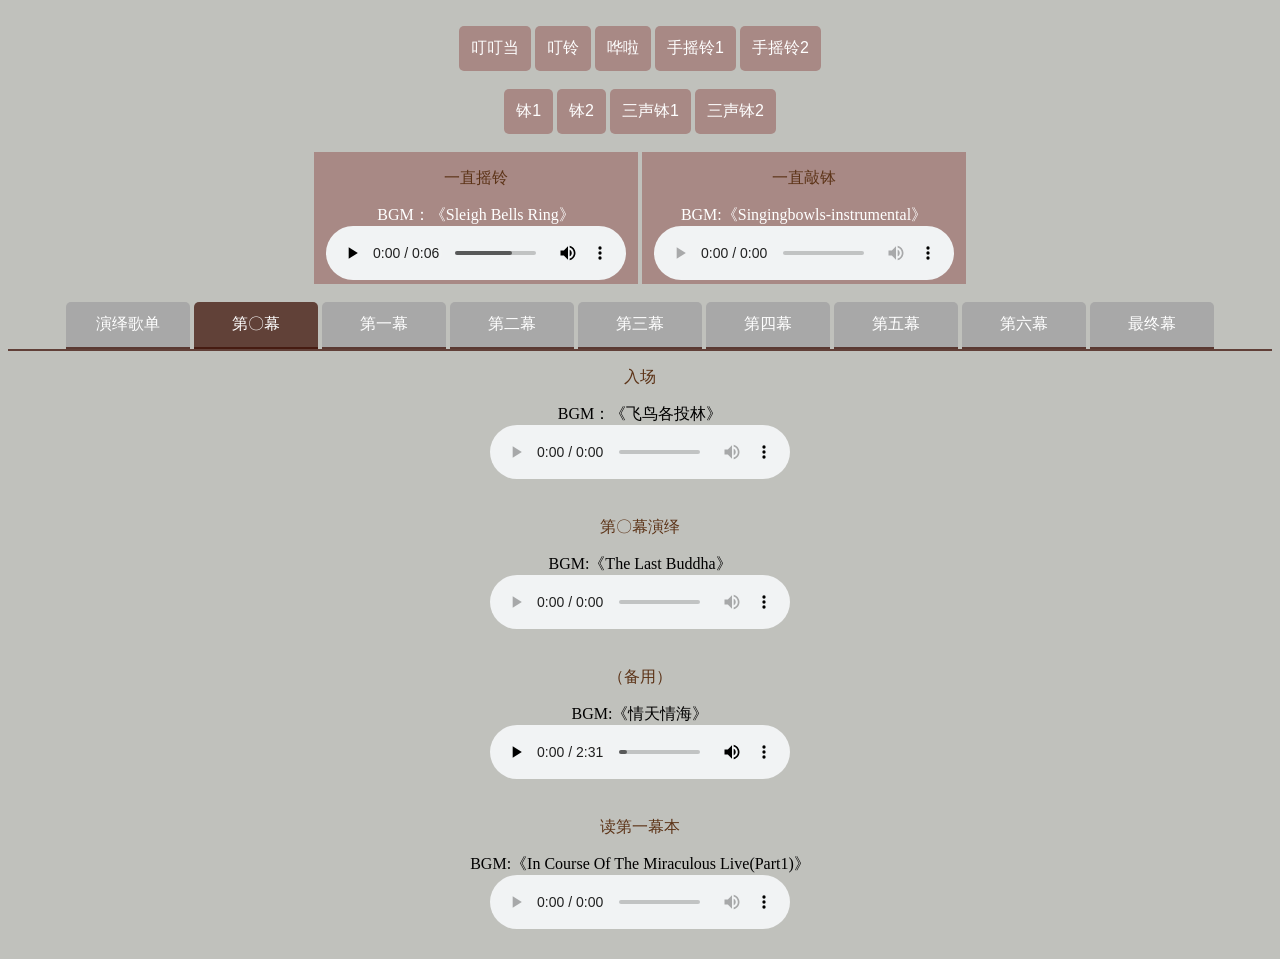
==== commit 867e9dcd: "小屏样式小改" ====
--- a/html/dm.html
+++ b/html/dm.html
@@ -55,7 +55,7 @@
     </audio>
 </div>
 <div class="btn_box">
-    <div class="button2">
+    <div class="button3">
     <p class="bgm_biaoti">一直摇铃</p>
     BGM：《Sleigh Bells Ring》
     <br/>
@@ -63,7 +63,7 @@
         您的浏览器不支持 audio 元素。
     </audio>
     </div>
-    <div class="button2">
+    <div class="button3">
     <p class="bgm_biaoti">一直敲钵</p>
     BGM:《Singingbowls-instrumental》
     <br/>
@@ -75,14 +75,14 @@
 <br/>
 <div id="label_box" class="btn_box">
     <div onclick="openTab(event, 'page_1')" class="page_labels page_labels_gray">演绎歌单</div>
-    <div onclick="openTab(event, 'page_2')" class="page_labels page_labels_active">第〇幕</div>
-    <div onclick="openTab(event, 'page_3')" class="page_labels page_labels_gray">第一幕</div>
-    <div onclick="openTab(event, 'page_4')" class="page_labels page_labels_gray">第二幕</div>
-    <div onclick="openTab(event, 'page_5')" class="page_labels page_labels_gray">第三幕</div>
-    <div onclick="openTab(event, 'page_6')" class="page_labels page_labels_gray">第四幕</div>
-    <div onclick="openTab(event, 'page_7')" class="page_labels page_labels_gray">第五幕</div>
-    <div onclick="openTab(event, 'page_8')" class="page_labels page_labels_gray">第六幕</div>
-    <div onclick="openTab(event, 'page_9')" class="page_labels page_labels_gray">最终幕</div>
+    <div onclick="openTab(event, 'page_2')" class="page_labels page_labels_active">&nbsp;&nbsp;第〇幕&nbsp;&nbsp;</div>
+    <div onclick="openTab(event, 'page_3')" class="page_labels page_labels_gray">&nbsp;&nbsp;第一幕&nbsp;&nbsp;</div>
+    <div onclick="openTab(event, 'page_4')" class="page_labels page_labels_gray">&nbsp;&nbsp;第二幕&nbsp;&nbsp;</div>
+    <div onclick="openTab(event, 'page_5')" class="page_labels page_labels_gray">&nbsp;&nbsp;第三幕&nbsp;&nbsp;</div>
+    <div onclick="openTab(event, 'page_6')" class="page_labels page_labels_gray">&nbsp;&nbsp;第四幕&nbsp;&nbsp;</div>
+    <div onclick="openTab(event, 'page_7')" class="page_labels page_labels_gray">&nbsp;&nbsp;第五幕&nbsp;&nbsp;</div>
+    <div onclick="openTab(event, 'page_8')" class="page_labels page_labels_gray">&nbsp;&nbsp;第六幕&nbsp;&nbsp;</div>
+    <div onclick="openTab(event, 'page_9')" class="page_labels page_labels_gray">&nbsp;&nbsp;最终幕&nbsp;&nbsp;</div>
 </div>
 <div id="page_box">
     <div id="page_1" style="display:none;" class="div_box pages page_gray">
--- a/css/style.css
+++ b/css/style.css
@@ -41,7 +41,17 @@
             border: none;
             border-radius: 5px;
             color: white;
-            padding: 15px 32px;
+            padding: 12px 12px;
+            text-align: center;
+            text-decoration: none;
+            display: inline-block;
+            font-size: 16px;
+        }
+        .button3{
+            background-color: #a88985;
+            border: none;
+            color: white;
+            padding: 0px 12px;
             text-align: center;
             text-decoration: none;
             display: inline-block;
@@ -52,11 +62,12 @@
             border: none;
             border-radius: 5px 5px 0 0;
             color: white;
-            padding: 15px 32px;
+            padding: 12px 30px;
             text-align: center;
             text-decoration: none;
             display: inline-block;
             font-size: 16px;
+            border-bottom: 2px solid rgba(57,11,0,0.7);
         }
         .page_labels_active{
             background-color: rgba(57,11,0,0.7);
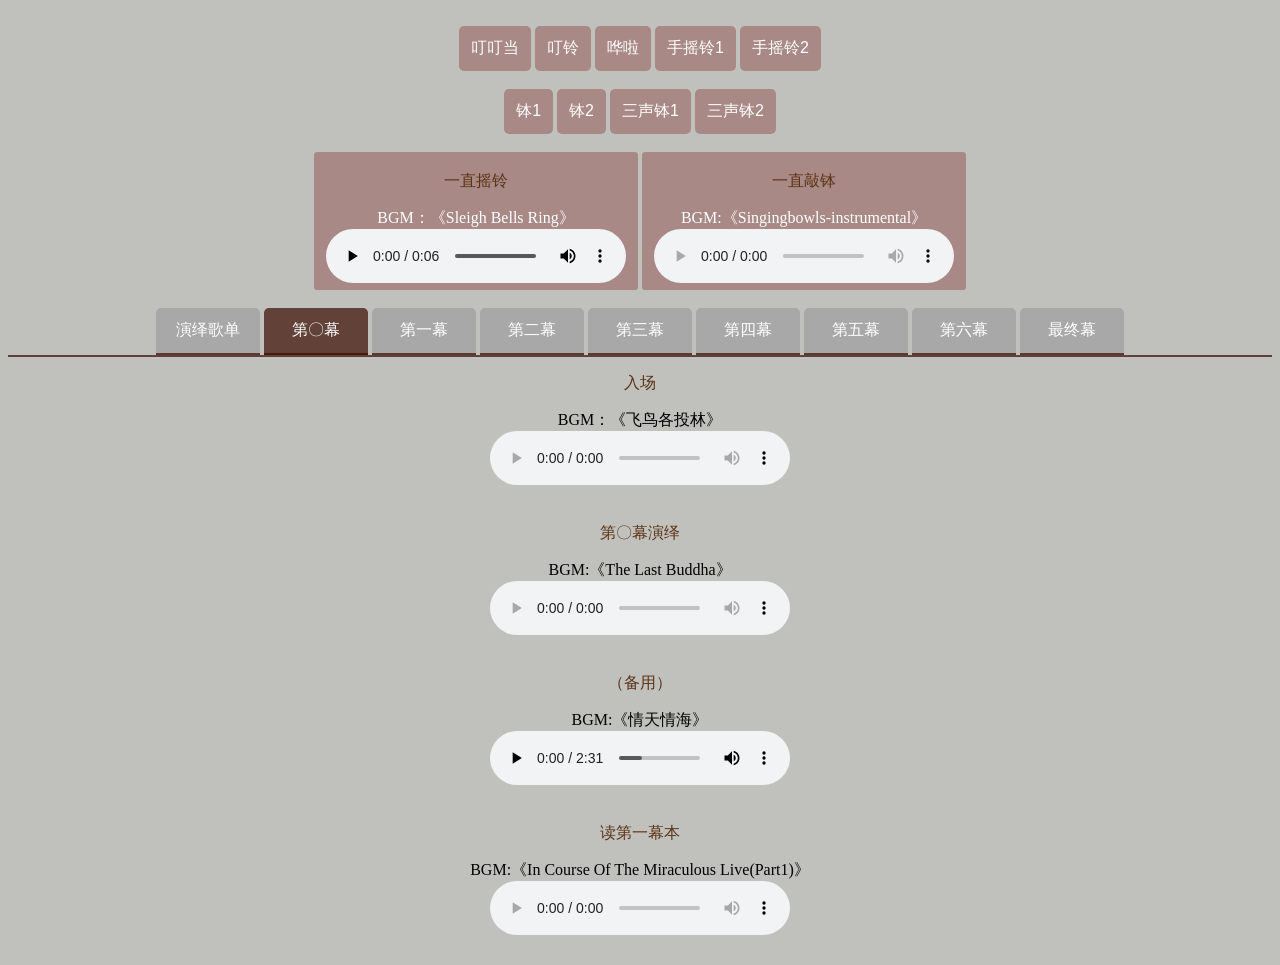
==== commit c7112cb3: "角色bgm" ====
--- a/html/dm.html
+++ b/html/dm.html
@@ -85,7 +85,7 @@
     <div onclick="openTab(event, 'page_9')" class="page_labels page_labels_gray">&nbsp;&nbsp;最终幕&nbsp;&nbsp;</div>
 </div>
 <div id="page_box">
-    <div id="page_1" style="display:none;" class="div_box pages page_gray">
+    <div id="page_1" style="display:none;" class="div_box pages">
         <p class="bgm_biaoti">黄丽丽——新时代的摩登女性</p>
         BGM：《燃烧》
         <br/>
@@ -159,7 +159,7 @@
         <br/>
     </div>
 
-    <div id="page_2" class="div_box pages page_active">
+    <div id="page_2" class="div_box pages">
         <p class="bgm_biaoti">入场</p>
         BGM：《⻜⻦各投林》
         <br/>
@@ -196,7 +196,7 @@
         <br/>
         <br/>
     </div>
-    <div id="page_3" style="display:none;" class="div_box pages page_gray">
+    <div id="page_3" style="display:none;" class="div_box pages">
         <p class="bgm_biaoti">第一幕读本、公聊</p>
         BGM：《In Course Of The Miraculous Live(Part1)》
         <br/>
@@ -225,7 +225,7 @@
         <br/>
     </div>
 
-    <div id="page_4" style="display:none;" class="div_box pages page_gray">
+    <div id="page_4" style="display:none;" class="div_box pages">
         <p class="bgm_biaoti">第二幕读本、公聊</p>
         BGM:《Burning Fireplace with Crackling Fire Sounds Pt.16》
         <br/>
@@ -254,7 +254,7 @@
         <br/>
     </div>
 
-    <div id="page_5" style="display:none;" class="div_box pages page_gray">
+    <div id="page_5" style="display:none;" class="div_box pages">
         <p class="bgm_biaoti">第三幕读本、公聊</p>
         BGM:《Agust》
         <br/>
@@ -283,7 +283,7 @@
         <br/>
     </div>
 
-    <div id="page_6" style="display:none;" class="div_box pages page_gray">
+    <div id="page_6" style="display:none;" class="div_box pages">
         <p class="bgm_biaoti">第四幕读本、公聊</p>
         BGM:《Love and Glory》
         <br/>
@@ -312,7 +312,7 @@
         <br/>
     </div>
 
-    <div id="page_7" style="display:none;" class="div_box pages page_gray">
+    <div id="page_7" style="display:none;" class="div_box pages">
         <p class="bgm_biaoti">第五幕读本、公聊</p>
         BGM:《This Place Is a Shelter》
         <br/>
@@ -342,7 +342,7 @@
         <br/>
     </div>
 
-    <div id="page_8" style="display:none;" class="div_box pages page_gray">
+    <div id="page_8" style="display:none;" class="div_box pages">
         <p class="bgm_biaoti">第六幕读本、公聊</p>
         BGM:《但求疼》
         <br/>
@@ -353,7 +353,7 @@
         <br/>
     </div>
 
-    <div id="page_9" style="display:none;" class="div_box pages page_gray">
+    <div id="page_9" style="display:none;" class="div_box pages">
         <p class="bgm_biaoti">走不走+谁是野菩萨</p>
         BGM:《情天情海》
         <br/>
--- a/css/style.css
+++ b/css/style.css
@@ -50,8 +50,9 @@
         .button3{
             background-color: #a88985;
             border: none;
+            border-radius: 3px;
             color: white;
-            padding: 0px 12px;
+            padding: 3px 12px;
             text-align: center;
             text-decoration: none;
             display: inline-block;
@@ -62,7 +63,7 @@
             border: none;
             border-radius: 5px 5px 0 0;
             color: white;
-            padding: 12px 30px;
+            padding: 12px 20px;
             text-align: center;
             text-decoration: none;
             display: inline-block;
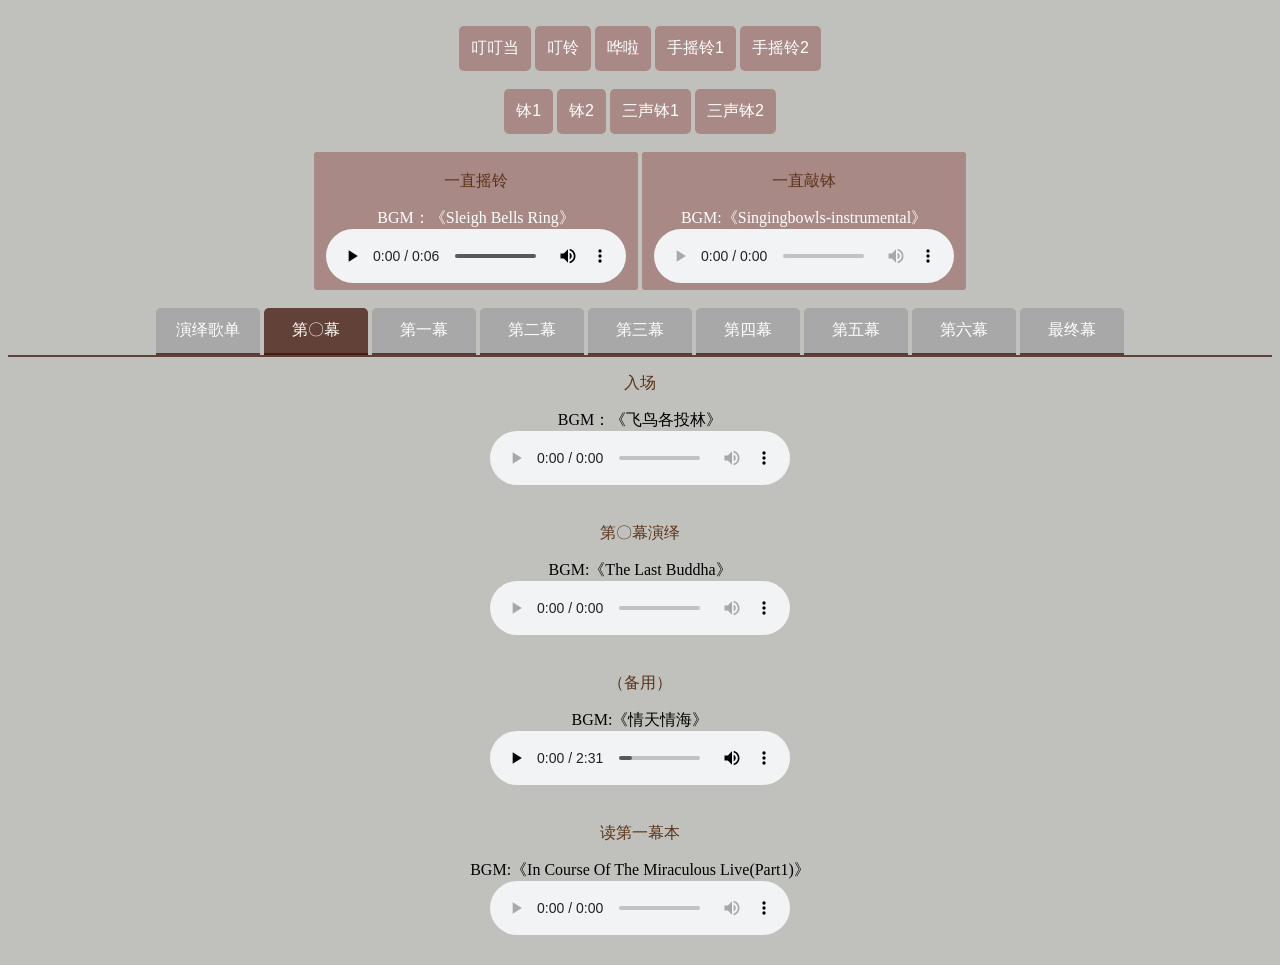
==== commit 3eae8f19: "钟鼓钹磬全键无冲" ====
--- a/html/dm.html
+++ b/html/dm.html
@@ -394,4 +394,5 @@
 </body>
 </html>
 <script src="../js/tab.js"></script>
+<script src="../js/pause.js"></script>
 <script src="../js/dm.js"></script>
--- a/css/style.css
+++ b/css/style.css
@@ -90,4 +90,29 @@
         }
         .bgm_biaoti{
             color: #5C3317;
+        }
+        .xiangzi{
+        width: 30vw;
+        height: 20vw;
+        }
+        .modal {
+          display: none; /* 默认隐藏 */
+          position: fixed; /* 固定定位 */
+          left: 50%;
+          top: 50%;
+          transform: translate(-50%, -50%);
+          padding: 20px;
+          background-color: white;
+          border: 1px solid #ccc;
+          box-shadow: 0 4px 8px rgba(0,0,0,0.1);
+          z-index: 1000; /* 确保弹窗在最上层 */
+          background-color: #C6C6B8;
+          border: 2px solid rgba(57,11,0,0.7);
+          text-align: left;
+          min-height : 100px;
+          min-width : 400px;
+          border-radius: 4px;
+        }
+        .modal h3{
+        text-align: center;
         }
